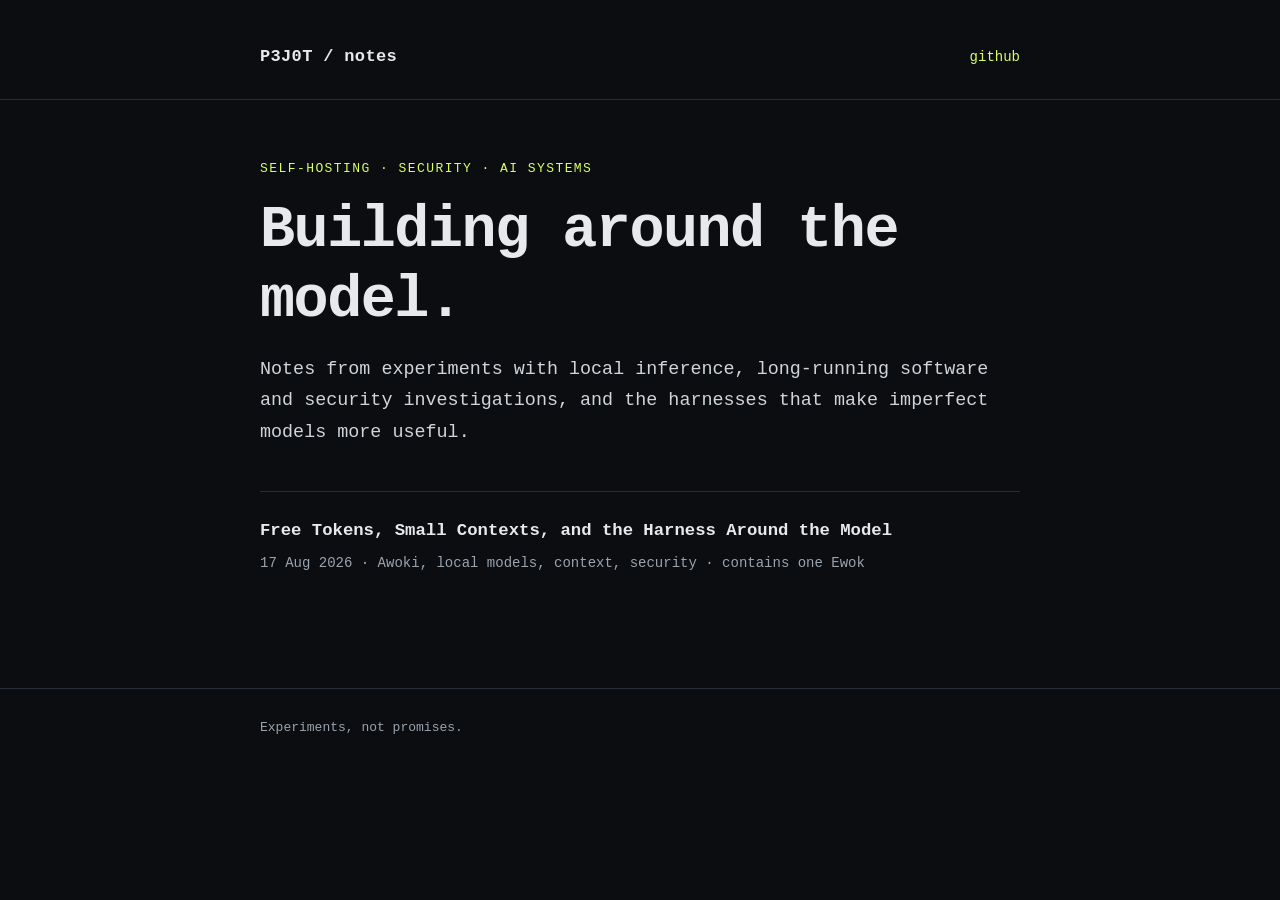
==== index.html @ 33b818b2 "Add files via upload" ====
<!doctype html>
<html lang="en">
<head>
  <meta charset="utf-8">
  <meta name="viewport" content="width=device-width, initial-scale=1">
  <meta name="description" content="Notes on self-hosted AI, security research, model limitations, and the systems around them.">
  <title>P3J0T / notes</title>
  <link rel="stylesheet" href="styles.css">
</head>
<body>
<header><div class="wrap"><nav><a class="brand" href="./">P3J0T / notes</a><div class="navlinks"><a href="https://github.com/P3J0T">github</a></div></nav></div></header>
<main><div class="wrap">
  <div class="kicker">self-hosting · security · AI systems</div>
  <h1>Building around the model.</h1>
  <p class="lede">Notes from experiments with local inference, long-running software and security investigations, and the harnesses that make imperfect models more useful.</p>
  <ul class="post-list">
    <li>
      <a href="posts/free-tokens-small-contexts-harness.html">Free Tokens, Small Contexts, and the Harness Around the Model</a>
      <div class="meta">17 Aug 2026 · Awoki, local models, context, security · contains one Ewok</div>
    </li>
  </ul>
</div></main>
<footer><div class="wrap">Experiments, not promises.</div></footer>
</body>
</html>
---- styles.css ----
:root {
  --bg: #0b0d10;
  --panel: #11151a;
  --text: #e7e9ec;
  --muted: #9aa4af;
  --line: #262d35;
  --accent: #d8ff66;
  --code: #151a20;
  --max: 760px;
}
* { box-sizing: border-box; }
html { color-scheme: dark; }
body {
  margin: 0;
  background: var(--bg);
  color: var(--text);
  font: 17px/1.72 ui-monospace, SFMono-Regular, Menlo, Monaco, Consolas, "Liberation Mono", monospace;
  -webkit-font-smoothing: antialiased;
}
a { color: var(--accent); text-decoration: none; }
a:hover { text-decoration: underline; }
.wrap { width: min(calc(100% - 36px), var(--max)); margin: 0 auto; }
header { padding: 42px 0 28px; border-bottom: 1px solid var(--line); }
nav { display: flex; justify-content: space-between; align-items: baseline; gap: 20px; }
.brand { font-weight: 700; color: var(--text); letter-spacing: .02em; }
.navlinks { display: flex; gap: 18px; font-size: 14px; }
main { padding: 58px 0 88px; }
h1, h2, h3 { line-height: 1.2; letter-spacing: -.025em; }
h1 { font-size: clamp(2.2rem, 6vw, 3.65rem); margin: 0 0 18px; }
h2 { font-size: 1.55rem; margin: 48px 0 12px; }
h3 { font-size: 1.1rem; margin-top: 34px; }
p { margin: 0 0 1.35em; }
.lede { font-size: 1.15rem; color: #cfd5da; }
.meta, .muted { color: var(--muted); font-size: 14px; }
.kicker { color: var(--accent); font-size: 13px; text-transform: uppercase; letter-spacing: .11em; margin-bottom: 15px; }
hr { border: 0; border-top: 1px solid var(--line); margin: 48px 0; }
blockquote { margin: 32px 0; padding: 3px 0 3px 22px; border-left: 3px solid var(--accent); color: #d9dee3; font-size: 1.07rem; }
pre, code { font-family: inherit; }
code { background: var(--code); padding: .12em .35em; border-radius: 4px; font-size: .92em; }
pre { overflow-x: auto; background: var(--code); border: 1px solid var(--line); padding: 18px; border-radius: 8px; line-height: 1.55; }
pre code { padding: 0; background: transparent; }
.post-list { list-style: none; padding: 0; margin: 42px 0 0; }
.post-list li { padding: 24px 0; border-top: 1px solid var(--line); }
.post-list a { display: block; color: var(--text); font-weight: 700; font-size: 1.08rem; margin-bottom: 6px; }
.tag { display: inline-block; border: 1px solid var(--line); color: var(--muted); border-radius: 999px; padding: 2px 8px; font-size: 12px; margin-right: 6px; }
footer { border-top: 1px solid var(--line); color: var(--muted); padding: 28px 0 48px; font-size: 13px; }
strong { color: #fff; }
@media (max-width: 600px) {
  body { font-size: 16px; }
  header { padding-top: 28px; }
  main { padding-top: 42px; }
  .navlinks { gap: 12px; }
}
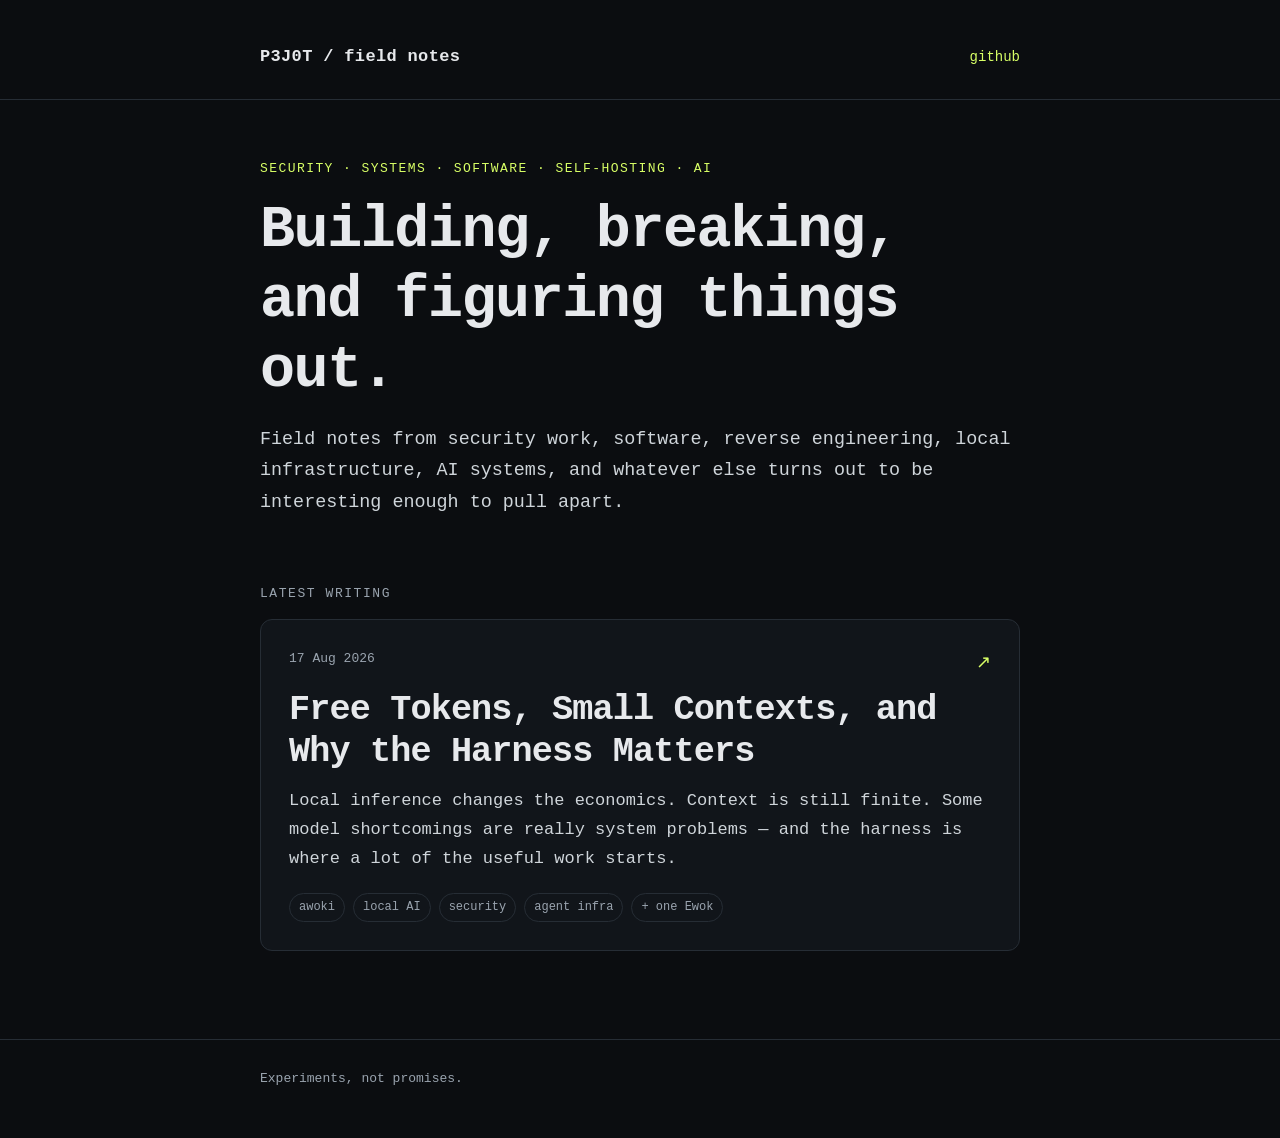
==== commit efe51368: "Add files via upload" ====
--- a/index.html
+++ b/index.html
@@ -3,23 +3,48 @@
 <head>
   <meta charset="utf-8">
   <meta name="viewport" content="width=device-width, initial-scale=1">
-  <meta name="description" content="Notes on self-hosted AI, security research, model limitations, and the systems around them.">
-  <title>P3J0T / notes</title>
+  <meta name="description" content="Field notes on security, software, self-hosting, AI systems, reverse engineering, and the infrastructure around them.">
+  <title>P3J0T / field notes</title>
   <link rel="stylesheet" href="styles.css">
 </head>
 <body>
-<header><div class="wrap"><nav><a class="brand" href="./">P3J0T / notes</a><div class="navlinks"><a href="https://github.com/P3J0T">github</a></div></nav></div></header>
-<main><div class="wrap">
-  <div class="kicker">self-hosting · security · AI systems</div>
-  <h1>Building around the model.</h1>
-  <p class="lede">Notes from experiments with local inference, long-running software and security investigations, and the harnesses that make imperfect models more useful.</p>
-  <ul class="post-list">
-    <li>
-      <a href="posts/free-tokens-small-contexts-harness.html">Free Tokens, Small Contexts, and the Harness Around the Model</a>
-      <div class="meta">17 Aug 2026 · Awoki, local models, context, security · contains one Ewok</div>
-    </li>
-  </ul>
-</div></main>
+<header>
+  <div class="wrap">
+    <nav>
+      <a class="brand" href="./">P3J0T / field notes</a>
+      <div class="navlinks"><a href="https://github.com/P3J0T">github</a></div>
+    </nav>
+  </div>
+</header>
+
+<main>
+  <div class="wrap">
+    <section class="intro">
+      <div class="kicker">security · systems · software · self-hosting · AI</div>
+      <h1>Building, breaking, and figuring things out.</h1>
+      <p class="lede">Field notes from security work, software, reverse engineering, local infrastructure, AI systems, and whatever else turns out to be interesting enough to pull apart.</p>
+    </section>
+
+    <section class="writing" aria-labelledby="writing-title">
+      <div class="section-label" id="writing-title">Latest writing</div>
+
+      <article class="post-card">
+        <a class="post-card-link" href="posts/free-tokens-small-contexts-harness.html">
+          <div class="post-topline">
+            <span>17 Aug 2026</span>
+            <span class="arrow" aria-hidden="true">↗</span>
+          </div>
+          <h2>Free Tokens, Small Contexts, and Why the Harness Matters</h2>
+          <p>Local inference changes the economics. Context is still finite. Some model shortcomings are really system problems — and the harness is where a lot of the useful work starts.</p>
+          <div class="post-tags" aria-label="Topics">
+            <span>awoki</span><span>local AI</span><span>security</span><span>agent infra</span><span>+ one Ewok</span>
+          </div>
+        </a>
+      </article>
+    </section>
+  </div>
+</main>
+
 <footer><div class="wrap">Experiments, not promises.</div></footer>
 </body>
 </html>
--- a/styles.css
+++ b/styles.css
@@ -51,3 +51,45 @@
   main { padding-top: 42px; }
   .navlinks { gap: 12px; }
 }
+
+.intro { margin-bottom: 64px; }
+.section-label {
+  color: var(--muted);
+  font-size: 13px;
+  letter-spacing: .12em;
+  text-transform: uppercase;
+  margin-bottom: 14px;
+}
+.post-card {
+  border: 1px solid var(--line);
+  border-radius: 12px;
+  background: var(--panel);
+  overflow: hidden;
+}
+.post-card-link {
+  display: block;
+  padding: 28px;
+  color: var(--text);
+  text-decoration: none;
+}
+.post-card-link:hover { text-decoration: none; border-color: var(--accent); }
+.post-card h2 {
+  margin: 10px 0 12px;
+  font-size: clamp(1.6rem, 4vw, 2.2rem);
+}
+.post-card p { color: #cfd5da; margin-bottom: 20px; }
+.post-topline {
+  display: flex;
+  justify-content: space-between;
+  color: var(--muted);
+  font-size: 13px;
+}
+.arrow { color: var(--accent); font-size: 18px; }
+.post-tags { display: flex; flex-wrap: wrap; gap: 8px; }
+.post-tags span {
+  border: 1px solid var(--line);
+  border-radius: 999px;
+  padding: 3px 9px;
+  font-size: 12px;
+  color: var(--muted);
+}
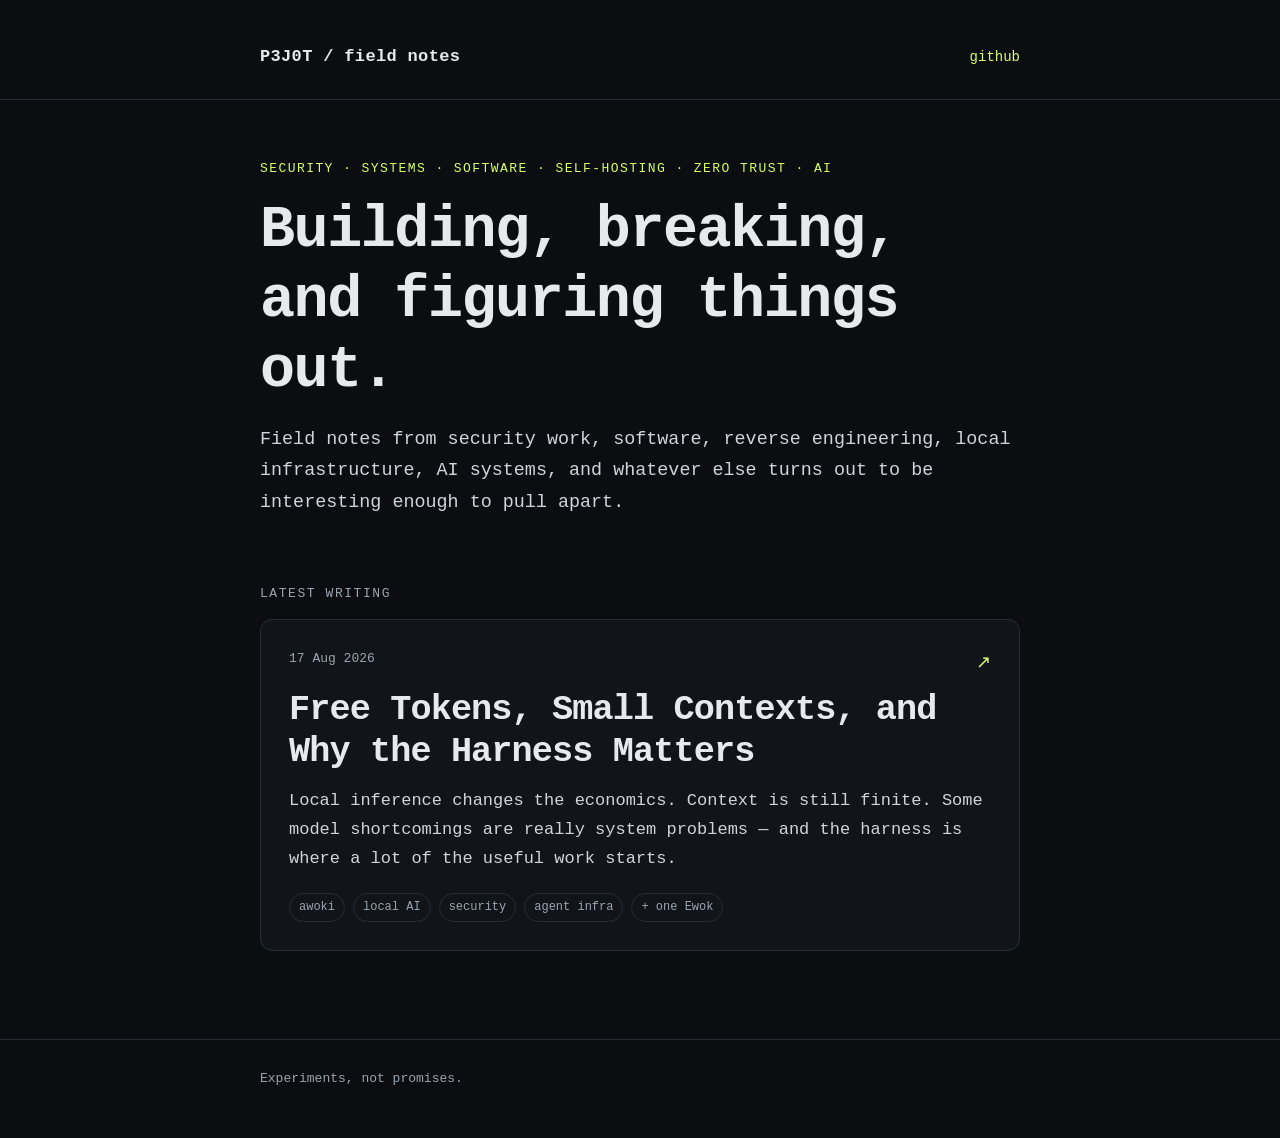
==== commit fcd90fc6: "Add files via upload" ====
--- a/index.html
+++ b/index.html
@@ -3,7 +3,7 @@
 <head>
   <meta charset="utf-8">
   <meta name="viewport" content="width=device-width, initial-scale=1">
-  <meta name="description" content="Field notes on security, software, self-hosting, AI systems, reverse engineering, and the infrastructure around them.">
+  <meta name="description" content="Field notes on security, software, self-hosting, zero trust, AI systems, reverse engineering, and the infrastructure around them.">
   <title>P3J0T / field notes</title>
   <link rel="stylesheet" href="styles.css">
 </head>
@@ -20,7 +20,7 @@
 <main>
   <div class="wrap">
     <section class="intro">
-      <div class="kicker">security · systems · software · self-hosting · AI</div>
+      <div class="kicker">security · systems · software · self-hosting · zero trust · AI</div>
       <h1>Building, breaking, and figuring things out.</h1>
       <p class="lede">Field notes from security work, software, reverse engineering, local infrastructure, AI systems, and whatever else turns out to be interesting enough to pull apart.</p>
     </section>
--- a/styles.css
+++ b/styles.css
@@ -93,3 +93,13 @@
   font-size: 12px;
   color: var(--muted);
 }
+
+.callout {
+  margin: 30px 0;
+  padding: 18px 20px;
+  border: 1px solid var(--line);
+  border-left: 3px solid var(--accent);
+  border-radius: 8px;
+  background: var(--panel);
+  line-height: 1.7;
+}
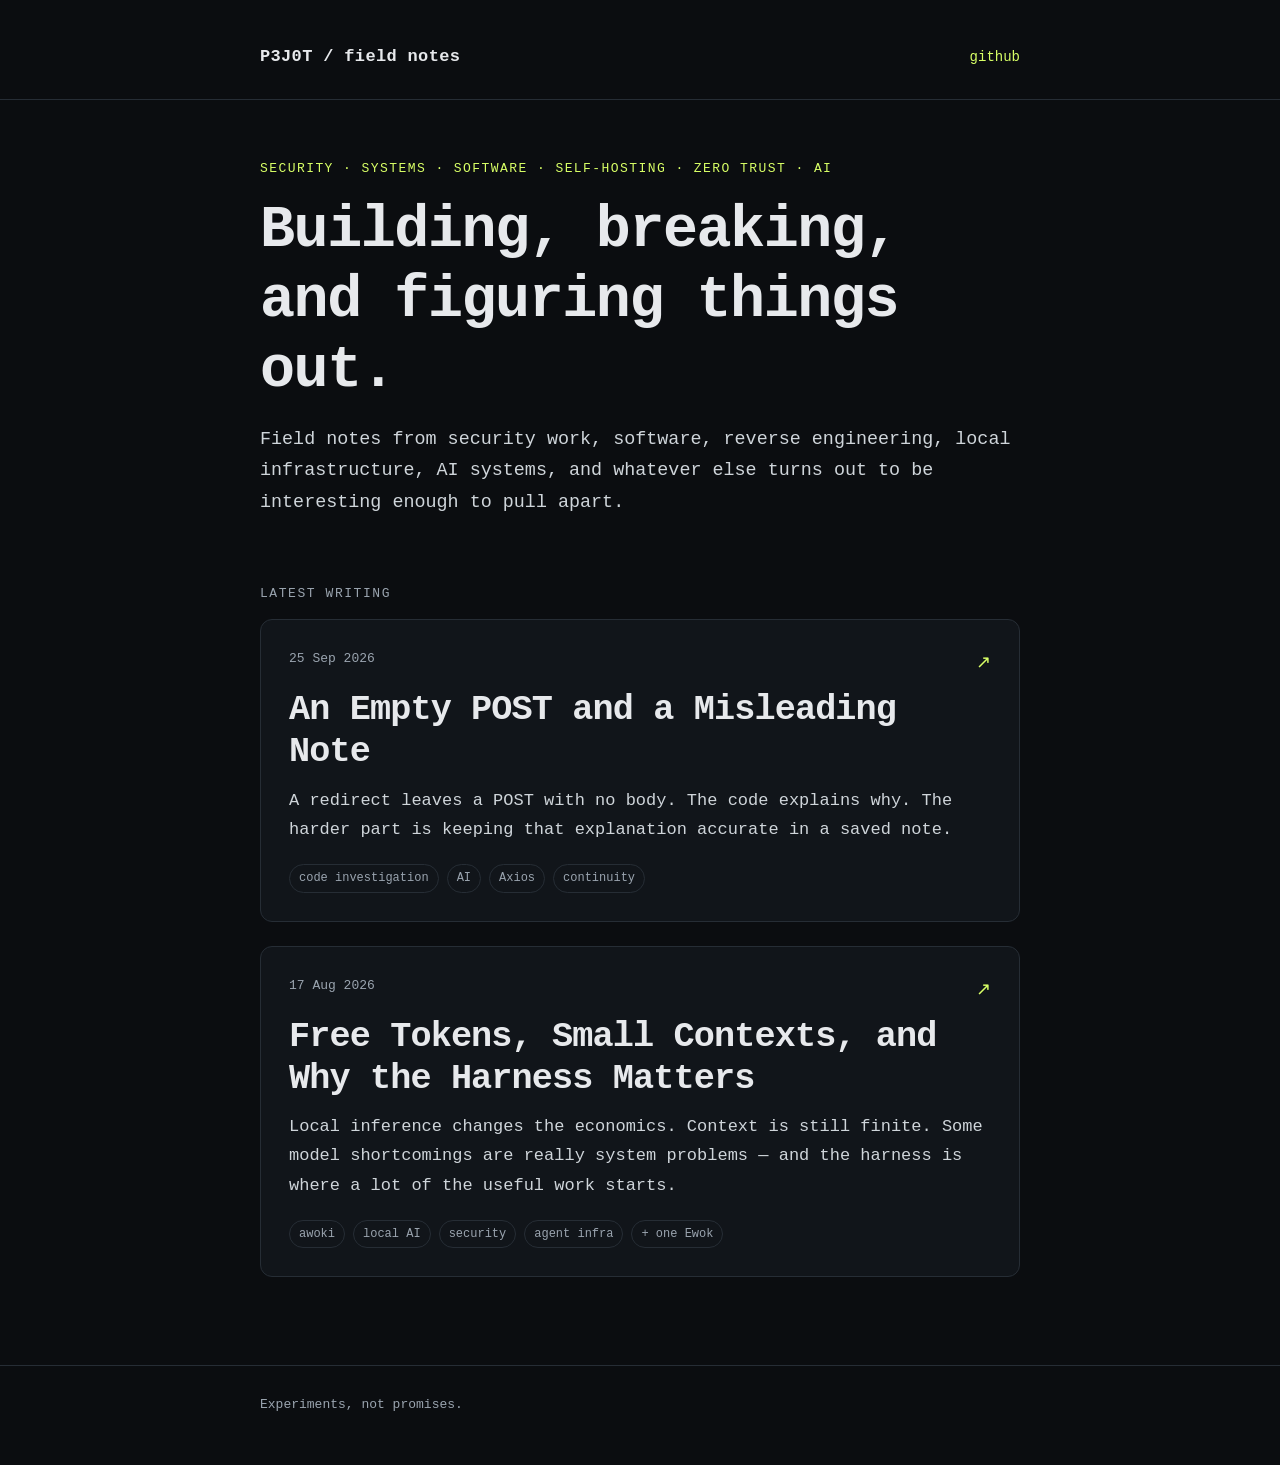
==== commit 66f0c361: "Add An Empty POST and a Misleading Note article" ====
--- a/index.html
+++ b/index.html
@@ -28,6 +28,20 @@
     <section class="writing" aria-labelledby="writing-title">
       <div class="section-label" id="writing-title">Latest writing</div>
 
+      <article class="post-card" style="margin-bottom: 24px;">
+        <a class="post-card-link" href="posts/empty-post-misleading-note.html">
+          <div class="post-topline">
+            <span>25 Sep 2026</span>
+            <span class="arrow" aria-hidden="true">↗</span>
+          </div>
+          <h2>An Empty POST and a Misleading Note</h2>
+          <p>A redirect leaves a POST with no body. The code explains why. The harder part is keeping that explanation accurate in a saved note.</p>
+          <div class="post-tags" aria-label="Topics">
+            <span>code investigation</span><span>AI</span><span>Axios</span><span>continuity</span>
+          </div>
+        </a>
+      </article>
+
       <article class="post-card">
         <a class="post-card-link" href="posts/free-tokens-small-contexts-harness.html">
           <div class="post-topline">
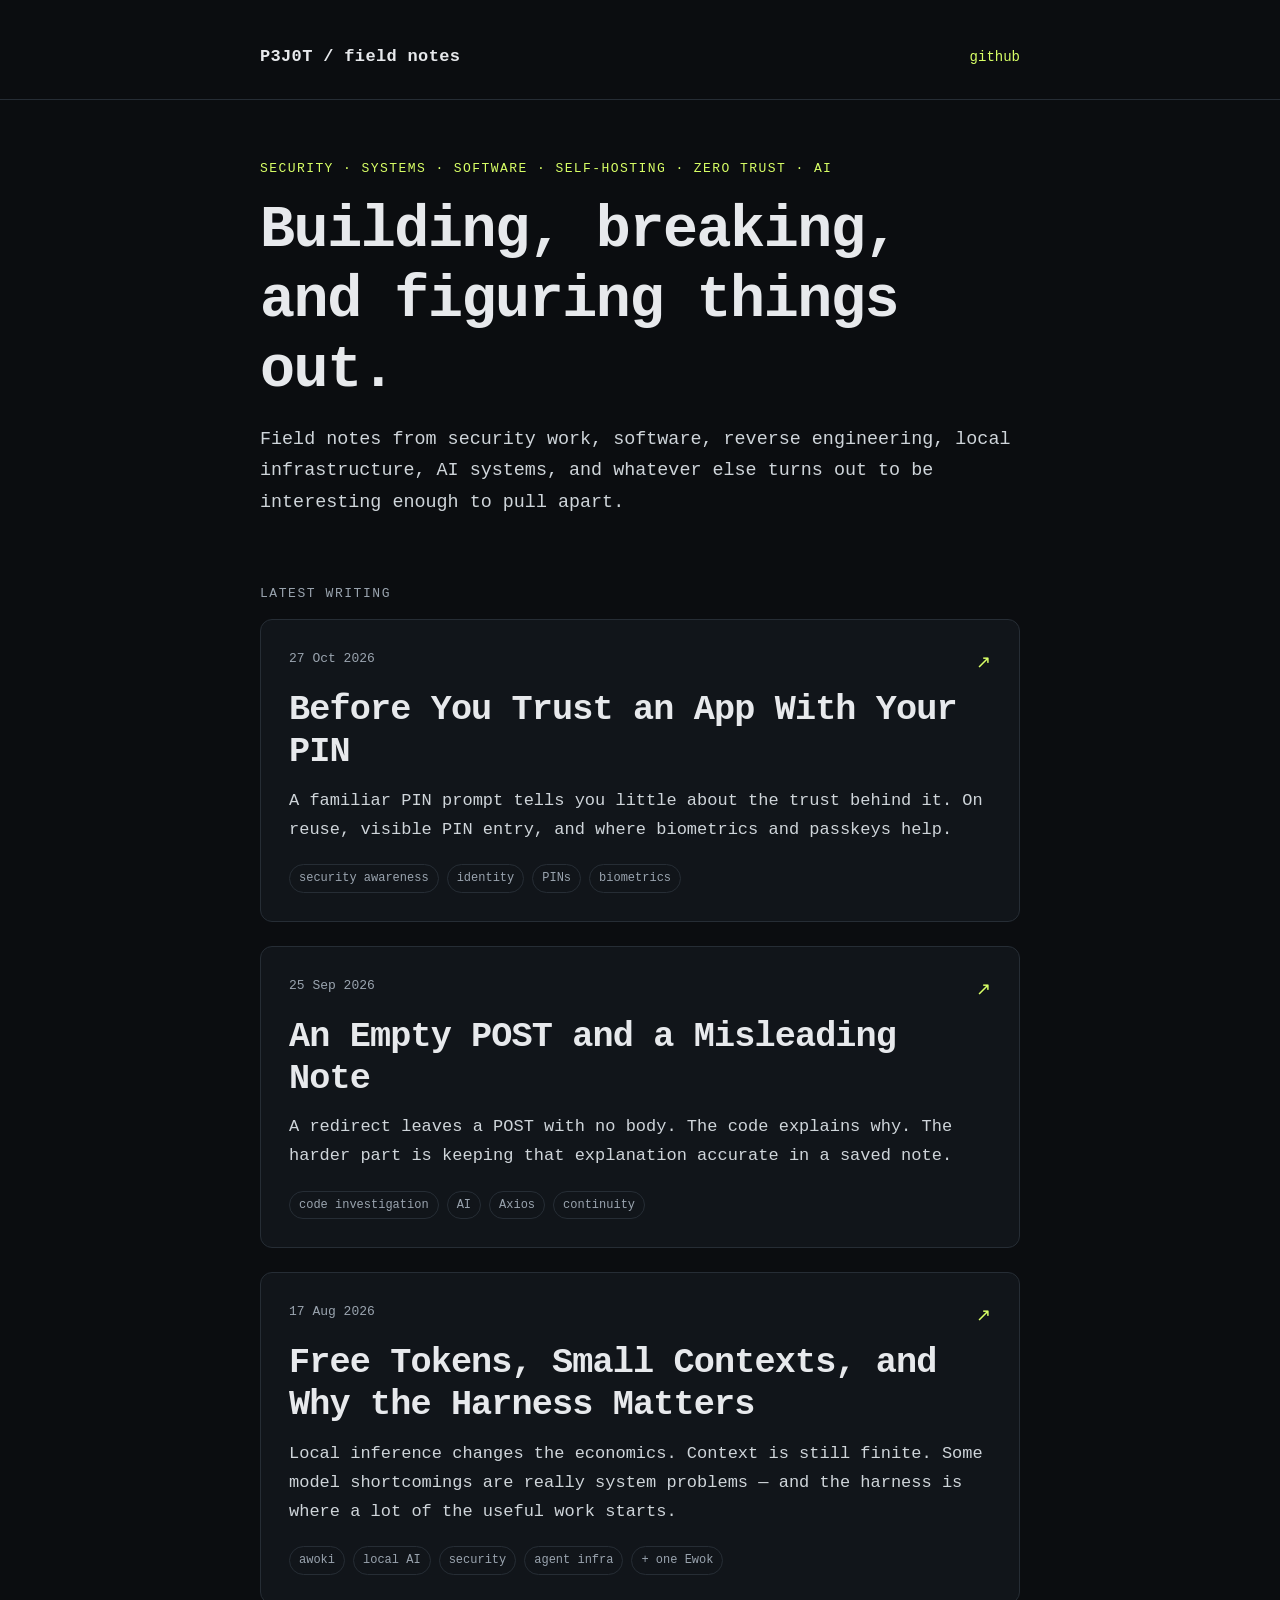
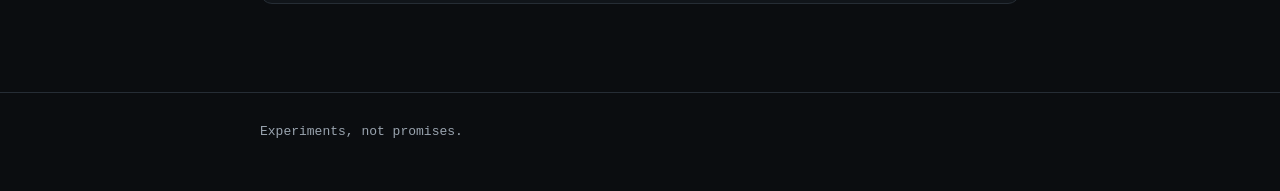
==== commit d7e834b0: "Publish Before You Trust an App With Your PIN" ====
--- a/index.html
+++ b/index.html
@@ -27,6 +27,20 @@
 
     <section class="writing" aria-labelledby="writing-title">
       <div class="section-label" id="writing-title">Latest writing</div>
+
+      <article class="post-card" style="margin-bottom: 24px;">
+        <a class="post-card-link" href="posts/before-you-trust-an-app-with-your-pin.html">
+          <div class="post-topline">
+            <span><time datetime="2026-10-27">27 Oct 2026</time></span>
+            <span class="arrow" aria-hidden="true">↗</span>
+          </div>
+          <h2>Before You Trust an App With Your PIN</h2>
+          <p>A familiar PIN prompt tells you little about the trust behind it. On reuse, visible PIN entry, and where biometrics and passkeys help.</p>
+          <div class="post-tags" aria-label="Topics">
+            <span>security awareness</span><span>identity</span><span>PINs</span><span>biometrics</span>
+          </div>
+        </a>
+      </article>
 
       <article class="post-card" style="margin-bottom: 24px;">
         <a class="post-card-link" href="posts/empty-post-misleading-note.html">
